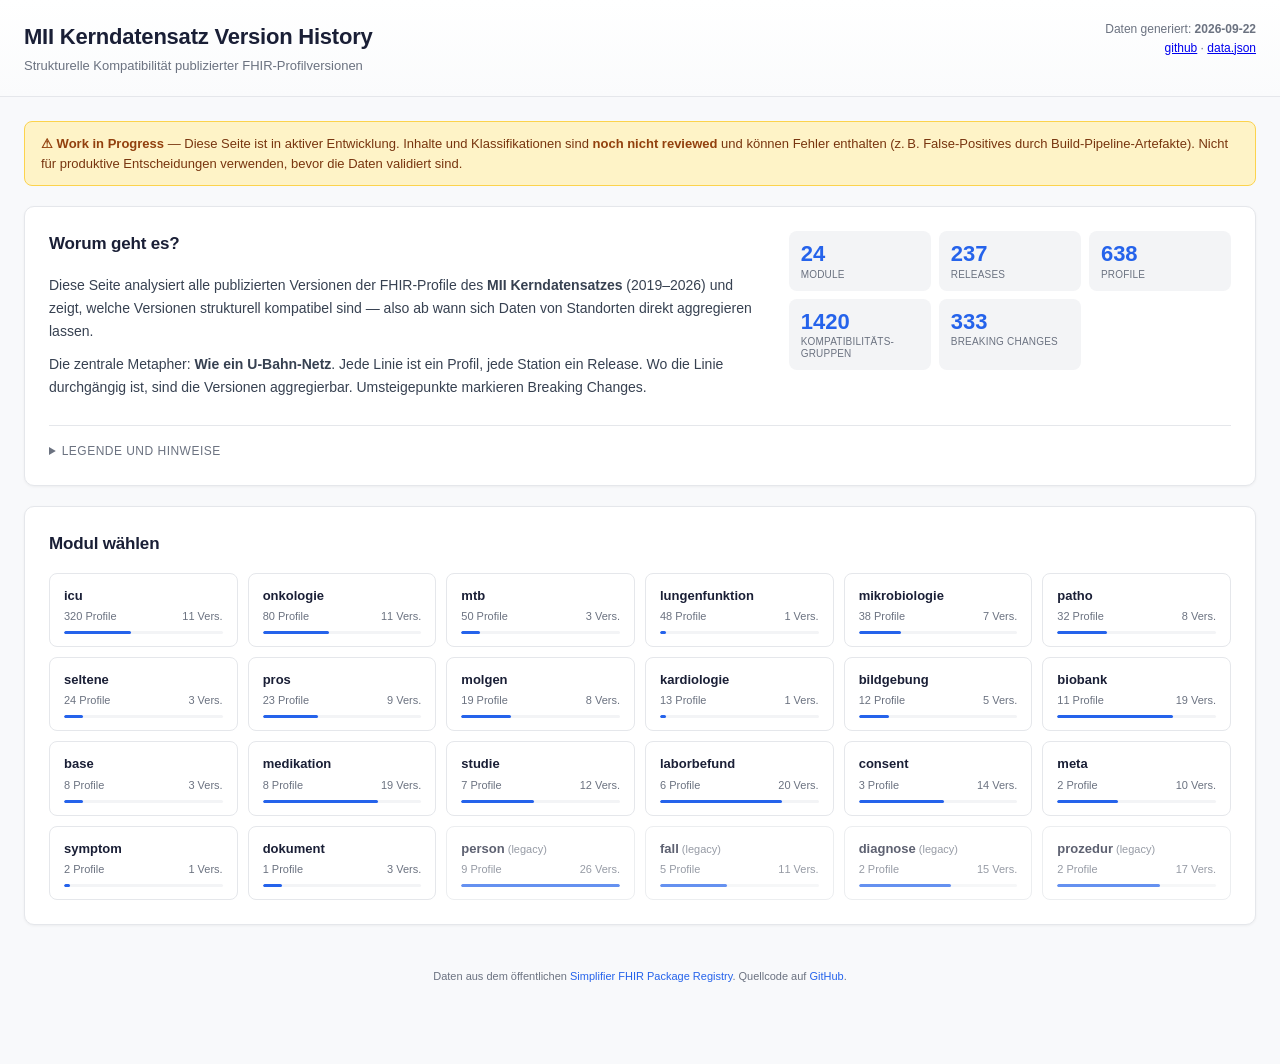
==== docs/index.html @ 4b4d55fe "Explorer: Rename-Lanes verschmelzen, governance-migration als Uebergangsart - build-explorer-data.py" ====
<!DOCTYPE html>
<html lang="de">
<head>
<meta charset="UTF-8">
<meta name="viewport" content="width=device-width, initial-scale=1">
<title>MII Kerndatensatz Version History</title>
<link rel="stylesheet" href="style.css">
</head>
<body>

<header>
  <div class="header-inner">
    <div>
      <h1>MII Kerndatensatz Version History</h1>
      <div class="subtitle">Strukturelle Kompatibilität publizierter FHIR-Profilversionen</div>
    </div>
    <div class="header-meta" id="header-meta"></div>
  </div>
</header>

<main>

<div class="wip-banner">
  <strong>⚠ Work in Progress</strong> &mdash;
  Diese Seite ist in aktiver Entwicklung. Inhalte und Klassifikationen sind
  <strong>noch nicht reviewed</strong> und können Fehler enthalten
  (z.&thinsp;B. False-Positives durch Build-Pipeline-Artefakte).
  Nicht für produktive Entscheidungen verwenden, bevor die Daten validiert sind.
</div>

<section id="intro">
  <div class="intro-grid">
    <div class="intro-text">
      <h2>Worum geht es?</h2>
      <p>Diese Seite analysiert alle publizierten Versionen der FHIR-Profile des
        <strong>MII Kerndatensatzes</strong> (2019&ndash;2026) und zeigt, welche Versionen
        strukturell kompatibel sind &mdash; also ab wann sich Daten von Standorten
        direkt aggregieren lassen.</p>
      <p>Die zentrale Metapher: <strong>Wie ein U-Bahn-Netz</strong>. Jede Linie ist
        ein Profil, jede Station ein Release. Wo die Linie durchgängig ist, sind die
        Versionen aggregierbar. Umsteigepunkte markieren Breaking Changes.</p>
    </div>
    <div class="kpi-strip">
      <div class="kpi"><span class="kpi-num" id="kpi-modules">&mdash;</span><span class="kpi-label">Module</span></div>
      <div class="kpi"><span class="kpi-num" id="kpi-releases">&mdash;</span><span class="kpi-label">Releases</span></div>
      <div class="kpi"><span class="kpi-num" id="kpi-profiles">&mdash;</span><span class="kpi-label">Profile</span></div>
      <div class="kpi"><span class="kpi-num" id="kpi-groups">&mdash;</span><span class="kpi-label">Kompatibilitäts&shy;gruppen</span></div>
      <div class="kpi"><span class="kpi-num" id="kpi-breaking">&mdash;</span><span class="kpi-label">Breaking Changes</span></div>
    </div>
  </div>

  <details class="help">
    <summary>Legende und Hinweise</summary>
    <div class="help-grid">
      <div>
        <h4>Farben der Stationsverbindungen</h4>
        <ul class="legend-list">
          <li><span class="swatch identical"></span><strong>identical</strong> &mdash; Differential exakt gleich</li>
          <li><span class="swatch canonical-only"></span><strong>canonical-only</strong> &mdash; nur Versions-/URL-Bump</li>
          <li><span class="swatch elements-added"></span><strong>elements-added</strong> &mdash; neue Elemente, additive</li>
          <li><span class="swatch elements-removed"></span><strong>elements-removed</strong> &mdash; entfernte Elemente</li>
          <li><span class="swatch modified"></span><strong>modified</strong> &mdash; Element-Eigenschaften geändert</li>
          <li><span class="swatch mixed"></span><strong>mixed</strong> &mdash; gemischt, meist Major-Bump</li>
          <li><span class="swatch renamed"></span><strong>renamed</strong> &mdash; Canonical-Umbenennung, inhaltsgleich (eine Lane)</li>
          <li><span class="swatch governance-migration"></span><strong>governance-migration</strong> &mdash; nach ISiK 6 übergegangen (nur URL-Zuordnung, keine Konformitätsaussage)</li>
        </ul>
      </div>
      <div>
        <h4>Symbole</h4>
        <ul class="legend-list">
          <li><span class="station-sample"></span>Station = publiziertes Release</li>
          <li><span class="interchange-sample">✕</span>Umsteigebahnhof = Breaking Change</li>
          <li>Größere Station = mehr Profile in dieser Version</li>
          <li>Linien-Farbverlauf = Kategorie der Transition</li>
        </ul>
      </div>
      <div>
        <h4>Navigation</h4>
        <ol class="help-steps">
          <li>Modul aus der Liste oben wählen</li>
          <li>Alle Profile erscheinen als parallele Linien</li>
          <li>Auf eine Station oder ein Segment klicken &rarr; Detail rechts</li>
          <li>URL mit <code>#modul/ProfilName</code> ist teilbar</li>
        </ol>
      </div>
    </div>
  </details>
</section>

<section id="module-picker">
  <h2>Modul wählen</h2>
  <div class="module-grid" id="module-grid"></div>
</section>

<section id="subway-section" class="hidden">
  <div class="subway-header">
    <h2 id="subway-title">&mdash;</h2>
    <div class="subway-meta" id="subway-meta"></div>
  </div>
  <div class="subway-layout">
    <div class="subway-container">
      <svg id="subway-map"></svg>
    </div>
    <aside class="detail-panel" id="detail-panel">
      <div class="empty-state">
        <strong>Klick auf eine Station oder ein Segment</strong>
        <p>um Details zu dieser Version oder zum Übergang zu sehen.</p>
      </div>
    </aside>
  </div>
</section>

<footer>
  <p>
    Daten aus dem öffentlichen
    <a href="https://packages.simplifier.net/" target="_blank" rel="noopener">Simplifier FHIR Package Registry</a>.
    Quellcode auf
    <a href="https://github.com/medizininformatik-initiative/mii-kerndatensatz-versionhistory" target="_blank" rel="noopener">GitHub</a>.
  </p>
</footer>

<script src="explorer.js"></script>
</body>
</html>
---- docs/style.css ----
:root {
  --bg: #f8f9fb;
  --fg: #1a1f36;
  --muted: #6b7280;
  --border: #e5e7eb;
  --accent: #2563eb;
  --accent-light: #dbeafe;
  --identical: #10b981;
  --canonical: #84cc16;
  --added: #3b82f6;
  --removed: #f59e0b;
  --modified: #a855f7;
  --mixed: #ec4899;
  --renamed: #f59e0b;
  --governance: #8b5cf6;
  --breaking: #ef4444;
  --legacy: #9ca3af;
  --card: white;
  --shadow: 0 1px 3px rgba(0,0,0,0.05);
}

* { box-sizing: border-box; }

body {
  font-family: -apple-system, BlinkMacSystemFont, "Segoe UI", Helvetica, Arial, sans-serif;
  background: var(--bg);
  color: var(--fg);
  margin: 0;
  padding: 0;
  font-size: 14px;
  line-height: 1.55;
}

header {
  background: linear-gradient(180deg, #fff 0%, #fafbfc 100%);
  border-bottom: 1px solid var(--border);
  padding: 20px 0;
}
.header-inner {
  max-width: 1500px;
  margin: 0 auto;
  padding: 0 24px;
  display: flex;
  justify-content: space-between;
  align-items: flex-start;
  gap: 20px;
  flex-wrap: wrap;
}
h1 {
  font-size: 22px;
  font-weight: 700;
  margin: 0;
  letter-spacing: -0.01em;
}
.subtitle {
  color: var(--muted);
  font-size: 13px;
  margin-top: 2px;
}
.header-meta {
  font-size: 12px;
  color: var(--muted);
  text-align: right;
}

main {
  max-width: 1500px;
  margin: 0 auto;
  padding: 24px;
}

.wip-banner {
  background: #fef3c7;
  border: 1px solid #fcd34d;
  color: #78350f;
  padding: 12px 16px;
  border-radius: 8px;
  font-size: 13px;
  line-height: 1.5;
  margin-bottom: 20px;
}
.wip-banner strong { color: #92400e; }

section {
  background: var(--card);
  border: 1px solid var(--border);
  border-radius: 10px;
  padding: 24px;
  margin-bottom: 20px;
  box-shadow: var(--shadow);
}
h2 {
  font-size: 17px;
  font-weight: 600;
  margin: 0 0 16px 0;
  letter-spacing: -0.01em;
}
h4 {
  font-size: 12px;
  font-weight: 600;
  text-transform: uppercase;
  letter-spacing: 0.03em;
  color: var(--muted);
  margin: 0 0 8px 0;
}

/* ── Intro ────────────────────────────────────────────────────── */
.intro-grid {
  display: grid;
  grid-template-columns: 1.6fr 1fr;
  gap: 32px;
  align-items: start;
  margin-bottom: 16px;
}
.intro-text h2 { margin-top: 0; }
.intro-text p {
  margin: 0 0 10px 0;
  line-height: 1.65;
  color: #374151;
  font-size: 14px;
}
.kpi-strip {
  display: grid;
  grid-template-columns: repeat(3, 1fr);
  gap: 8px;
}
.kpi {
  background: #f3f4f6;
  border-radius: 8px;
  padding: 10px 12px;
  display: flex;
  flex-direction: column;
  gap: 2px;
}
.kpi-num {
  font-size: 22px;
  font-weight: 700;
  color: var(--accent);
  font-variant-numeric: tabular-nums;
  line-height: 1.15;
}
.kpi-label {
  font-size: 10px;
  color: var(--muted);
  text-transform: uppercase;
  letter-spacing: 0.02em;
  line-height: 1.2;
}

.help {
  border-top: 1px solid var(--border);
  padding-top: 16px;
  margin-top: 16px;
}
.help summary {
  cursor: pointer;
  font-size: 12px;
  color: var(--muted);
  text-transform: uppercase;
  letter-spacing: 0.04em;
  user-select: none;
}
.help summary:hover { color: var(--accent); }
.help-grid {
  display: grid;
  grid-template-columns: 1fr 1fr 1fr;
  gap: 24px;
  margin-top: 14px;
}
.legend-list, .help-steps {
  margin: 0;
  padding: 0;
  list-style: none;
  font-size: 12px;
  line-height: 1.8;
}
.help-steps {
  padding-left: 18px;
  list-style: decimal;
}
.legend-list li { display: flex; align-items: center; gap: 8px; }
.swatch {
  display: inline-block;
  width: 14px;
  height: 14px;
  border-radius: 3px;
  flex-shrink: 0;
}
.swatch.identical { background: var(--identical); }
.swatch.canonical-only { background: var(--canonical); }
.swatch.elements-added { background: var(--added); }
.swatch.elements-removed { background: var(--removed); }
.swatch.modified { background: var(--modified); }
.swatch.mixed { background: var(--mixed); }
.swatch.renamed { background: var(--renamed); }
.swatch.governance-migration { background: var(--governance); }
.station-sample {
  display: inline-block;
  width: 12px;
  height: 12px;
  border-radius: 50%;
  background: white;
  border: 2.5px solid var(--identical);
  flex-shrink: 0;
}
.interchange-sample {
  display: inline-block;
  width: 14px;
  height: 14px;
  background: var(--breaking);
  color: white;
  border-radius: 50%;
  text-align: center;
  font-size: 10px;
  font-weight: bold;
  line-height: 14px;
  flex-shrink: 0;
}

/* ── Module picker ───────────────────────────────────────────── */
.module-grid {
  display: grid;
  grid-template-columns: repeat(auto-fill, minmax(180px, 1fr));
  gap: 10px;
}
.module-card {
  background: white;
  border: 1px solid var(--border);
  border-radius: 8px;
  padding: 12px 14px;
  cursor: pointer;
  transition: all 0.15s;
  text-align: left;
}
.module-card:hover {
  border-color: var(--accent);
  transform: translateY(-1px);
  box-shadow: 0 2px 8px rgba(37,99,235,0.12);
}
.module-card.selected {
  border-color: var(--accent);
  background: var(--accent-light);
}
.module-card.legacy {
  opacity: 0.7;
}
.module-card-name {
  font-weight: 600;
  font-size: 13px;
  margin-bottom: 2px;
}
.module-card-name.legacy::after {
  content: " (legacy)";
  color: var(--muted);
  font-weight: normal;
  font-size: 11px;
}
.module-card-meta {
  font-size: 11px;
  color: var(--muted);
  display: flex;
  justify-content: space-between;
}
.module-card-bar {
  margin-top: 6px;
  height: 3px;
  background: #f3f4f6;
  border-radius: 2px;
  overflow: hidden;
}
.module-card-bar-fill {
  height: 100%;
  background: var(--accent);
  border-radius: 2px;
}

/* ── Subway section ──────────────────────────────────────────── */
.hidden { display: none; }

.subway-header {
  display: flex;
  justify-content: space-between;
  align-items: baseline;
  margin-bottom: 16px;
}
.subway-meta {
  font-size: 12px;
  color: var(--muted);
}
.subway-layout {
  display: grid;
  grid-template-columns: 1fr 340px;
  gap: 20px;
  align-items: start;
}
.subway-container {
  background: #fafbfc;
  border: 1px solid var(--border);
  border-radius: 8px;
  padding: 16px;
  overflow-x: auto;
}
#subway-map {
  display: block;
  width: 100%;
  height: auto;
}

/* Subway SVG styling */
.subway-line {
  fill: none;
  stroke-width: 6;
  stroke-linecap: round;
  stroke-linejoin: round;
}
.subway-line.identical { stroke: var(--identical); }
.subway-line.canonical-only { stroke: var(--canonical); }
.subway-line.elements-added { stroke: var(--added); }
.subway-line.elements-removed { stroke: var(--removed); }
.subway-line.modified { stroke: var(--modified); }
.subway-line.mixed { stroke: var(--mixed); }
.subway-line.renamed { stroke: var(--renamed); stroke-dasharray: 7 4; }
.subway-line.governance-migration { stroke: var(--governance); stroke-dasharray: 3 4; stroke-width: 3; }
.governance-label { font-size: 10px; fill: var(--governance); font-weight: 600; }
.pill.renamed { background: var(--renamed); color: #fff; }
.pill.governance-migration { background: var(--governance); color: #fff; }
.subway-line.sole-version { stroke: var(--identical); }
.subway-line:hover { stroke-width: 8; cursor: pointer; }

.subway-station {
  fill: white;
  stroke: #1a1f36;
  stroke-width: 2;
  cursor: pointer;
}
.subway-station:hover {
  stroke: var(--accent);
  stroke-width: 3;
}
.subway-station.selected {
  stroke: var(--accent);
  stroke-width: 3.5;
  fill: var(--accent-light);
}
.subway-interchange {
  fill: var(--breaking);
  stroke: white;
  stroke-width: 1.5;
  cursor: pointer;
}
.subway-interchange.severity-expected { fill: #9ca3af; }
.subway-interchange.severity-neutral { fill: #60a5fa; }
.subway-interchange.severity-transition { fill: #f59e0b; }
.subway-interchange.severity-concerning { fill: #fb923c; }
.subway-interchange.severity-problematic { fill: var(--breaking); }

.profile-label {
  font-size: 11px;
  fill: var(--fg);
  font-weight: 500;
}
.profile-label.inactive { fill: var(--muted); }
.station-label {
  font-size: 9px;
  fill: var(--muted);
}

/* ── Detail panel ────────────────────────────────────────────── */
.detail-panel {
  background: white;
  border: 1px solid var(--border);
  border-radius: 8px;
  padding: 18px;
  position: sticky;
  top: 16px;
  max-height: calc(100vh - 40px);
  overflow-y: auto;
}
.empty-state {
  color: var(--muted);
  font-size: 13px;
  text-align: center;
  padding: 20px 0;
}
.empty-state strong { display: block; margin-bottom: 6px; color: var(--fg); }
.empty-state p { margin: 0; font-size: 12px; }
.detail-title {
  font-size: 14px;
  font-weight: 600;
  margin: 0 0 4px 0;
  word-break: break-word;
}
.detail-subtitle {
  font-size: 11px;
  color: var(--muted);
  margin-bottom: 14px;
  word-break: break-all;
}
.detail-row {
  display: flex;
  justify-content: space-between;
  padding: 5px 0;
  border-bottom: 1px solid var(--border);
  font-size: 12px;
}
.detail-row:last-child { border-bottom: none; }
.detail-row .label { color: var(--muted); }
.detail-row .value { font-weight: 500; font-variant-numeric: tabular-nums; }

.pill {
  display: inline-block;
  padding: 2px 8px;
  border-radius: 10px;
  font-size: 10px;
  font-weight: 600;
  color: white;
  text-transform: uppercase;
  letter-spacing: 0.02em;
}
.pill.identical { background: var(--identical); }
.pill.canonical-only { background: var(--canonical); }
.pill.elements-added { background: var(--added); }
.pill.elements-removed { background: var(--removed); }
.pill.modified { background: var(--modified); }
.pill.mixed { background: var(--mixed); }
.pill.sole-version { background: var(--identical); }
.pill.breaking { background: var(--breaking); }

.severity-badge {
  display: inline-block;
  padding: 2px 6px;
  border-radius: 3px;
  font-size: 10px;
  font-weight: 600;
}
.severity-expected { background: #e5e7eb; color: #374151; }
.severity-neutral { background: #dbeafe; color: #1e40af; }
.severity-transition { background: #fef3c7; color: #92400e; }
.severity-concerning { background: #fed7aa; color: #9a3412; }
.severity-problematic { background: #fecaca; color: #991b1b; }

.element-list {
  list-style: none;
  padding: 0;
  margin: 6px 0 0 0;
  font-size: 11px;
  font-family: ui-monospace, SFMono-Regular, monospace;
  max-height: 120px;
  overflow-y: auto;
  background: #f9fafb;
  border-radius: 4px;
  padding: 6px 10px;
}
.element-list li { padding: 2px 0; }
.element-list li.added::before { content: "+ "; color: var(--added); font-weight: bold; }
.element-list li.removed::before { content: "− "; color: var(--removed); font-weight: bold; }

.detail-section-title {
  font-size: 11px;
  text-transform: uppercase;
  color: var(--muted);
  letter-spacing: 0.04em;
  margin: 14px 0 6px 0;
  font-weight: 600;
}

.version-list {
  display: flex;
  flex-wrap: wrap;
  gap: 4px;
  font-size: 11px;
  font-family: ui-monospace, SFMono-Regular, monospace;
}
.version-tag {
  background: #f3f4f6;
  padding: 2px 6px;
  border-radius: 3px;
}

/* ── Footer ──────────────────────────────────────────────────── */
footer {
  max-width: 1500px;
  margin: 20px auto;
  padding: 12px 24px 24px;
  color: var(--muted);
  font-size: 11px;
  text-align: center;
}
footer a { color: var(--accent); text-decoration: none; }
footer a:hover { text-decoration: underline; }

/* ── Responsive ──────────────────────────────────────────────── */
@media (max-width: 1100px) {
  .intro-grid { grid-template-columns: 1fr; }
  .kpi-strip { grid-template-columns: repeat(5, 1fr); }
  .help-grid { grid-template-columns: 1fr; }
  .subway-layout { grid-template-columns: 1fr; }
  .detail-panel { position: static; max-height: none; }
}
@media (max-width: 640px) {
  .kpi-strip { grid-template-columns: repeat(2, 1fr); }
  h1 { font-size: 18px; }
}
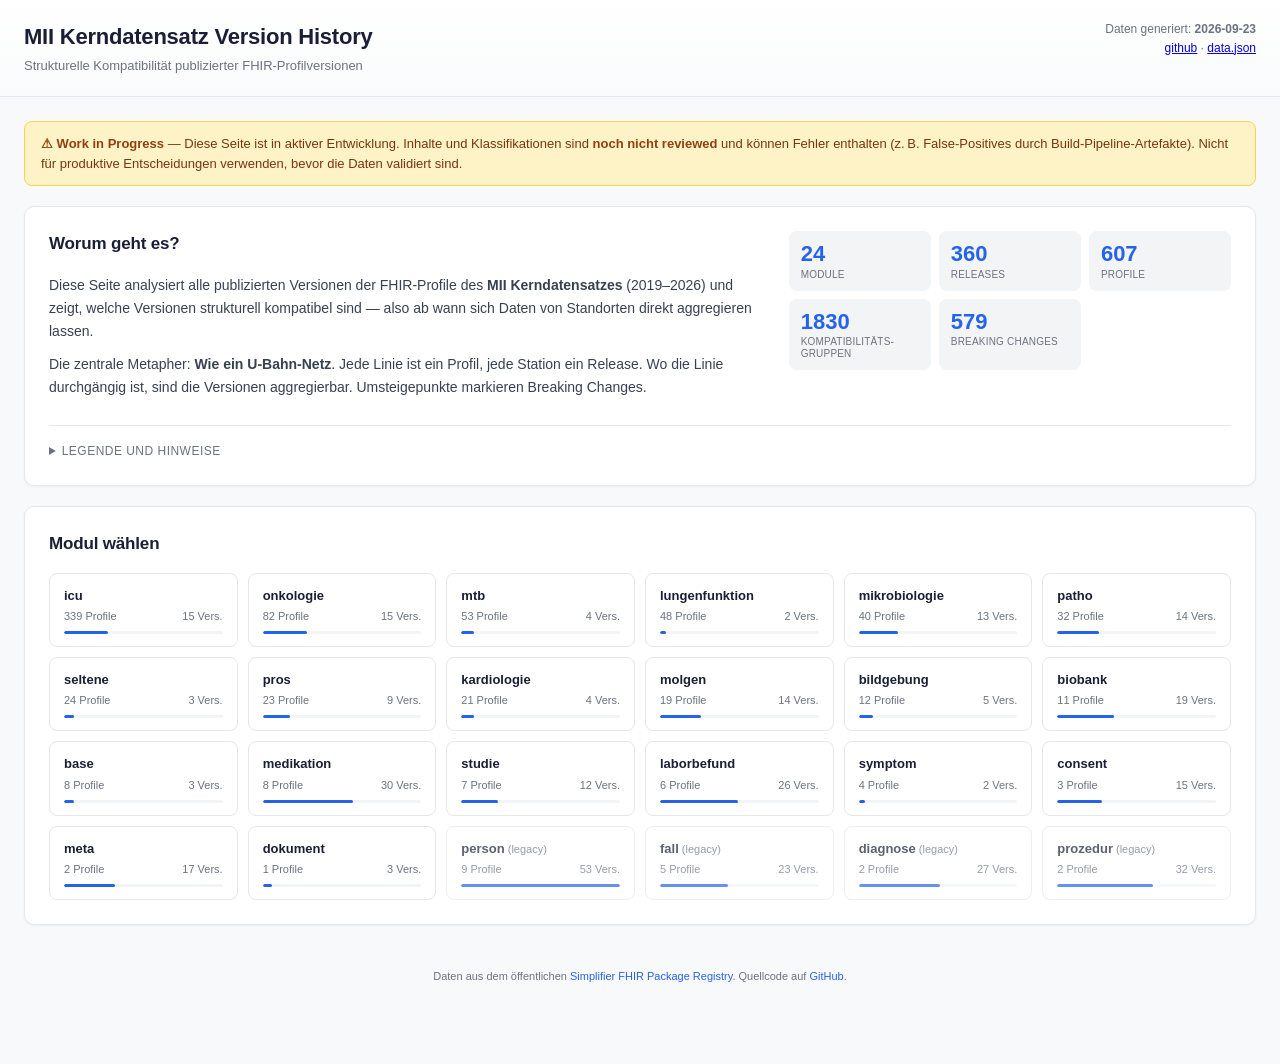
==== commit 8d3a6df7: "BUGFIX Feld-Diffs: Feldnamen des Element-Index waren snake_case build-field-diffs.py suchte camelCas" ====
--- a/docs/index.html
+++ b/docs/index.html
@@ -4,7 +4,7 @@
 <meta charset="UTF-8">
 <meta name="viewport" content="width=device-width, initial-scale=1">
 <title>MII Kerndatensatz Version History</title>
-<link rel="stylesheet" href="style.css">
+<link rel="stylesheet" href="style.css?v=28e02f3d">
 </head>
 <body>
 
@@ -119,6 +119,6 @@
   </p>
 </footer>
 
-<script src="explorer.js"></script>
+<script src="explorer.js?v=28e02f3d"></script>
 </body>
 </html>
--- a/docs/style.css
+++ b/docs/style.css
@@ -321,7 +321,9 @@
 .subway-line.mixed { stroke: var(--mixed); }
 .subway-line.renamed { stroke: var(--renamed); stroke-dasharray: 7 4; }
 .subway-line.governance-migration { stroke: var(--governance); stroke-dasharray: 3 4; stroke-width: 3; }
-.governance-label { font-size: 10px; fill: var(--governance); font-weight: 600; }
+.governance-arrow { fill: var(--governance); }
+.governance-badge { fill: var(--governance); }
+.governance-label { font-size: 10px; fill: #fff; font-weight: 600; }
 .pill.renamed { background: var(--renamed); color: #fff; }
 .pill.governance-migration { background: var(--governance); color: #fff; }
 .subway-line.sole-version { stroke: var(--identical); }
@@ -501,3 +503,44 @@
   .kpi-strip { grid-template-columns: repeat(2, 1fr); }
   h1 { font-size: 18px; }
 }
+
+
+/* ── Feld-genaue Diffs im Detailpanel ───────────────────────────── */
+.detail-section-title {
+  margin: 16px 0 8px; font-size: 12px; font-weight: 700;
+  text-transform: uppercase; letter-spacing: .04em; color: var(--muted);
+}
+.field-diff-loading { font-size: 12px; color: var(--muted); }
+.field-diff-empty { font-size: 12px; color: var(--muted); line-height: 1.5; }
+.fd-element { margin-bottom: 10px; }
+.fd-id {
+  display: block; font-size: 11px; color: var(--fg);
+  word-break: break-all; margin-bottom: 3px;
+}
+.fd-table { width: 100%; border-collapse: collapse; font-size: 11px; }
+.fd-table td { padding: 2px 4px; vertical-align: top; }
+.fd-table tr.tighter { background: rgba(239, 68, 68, .07); }
+.fd-field { white-space: nowrap; color: var(--muted); }
+.fd-kind {
+  display: inline-block; margin-left: 4px; padding: 0 5px; border-radius: 8px;
+  background: rgba(127,127,127,.15); font-size: 9px; text-transform: uppercase;
+}
+.fd-flag {
+  display: inline-block; margin-left: 4px; padding: 0 5px; border-radius: 8px;
+  background: #ef4444; color: #fff; font-size: 9px; font-weight: 700;
+}
+.fd-old { color: var(--muted); text-decoration: line-through; word-break: break-word; }
+.fd-arrow { color: var(--muted); }
+.fd-new { color: var(--fg); font-weight: 600; word-break: break-word; }
+
+.detail-row .hint {
+  margin-top: 4px; font-size: 10.5px; line-height: 1.45;
+  color: var(--muted); font-weight: 400; max-width: 320px;
+}
+.detail-row .hint code { font-size: 10px; }
+
+.successor-hint {
+  margin: 8px 0 0; padding: 7px 9px; border-radius: 6px;
+  background: rgba(139, 92, 246, .10); border-left: 3px solid var(--governance);
+  font-size: 11px; line-height: 1.5;
+}
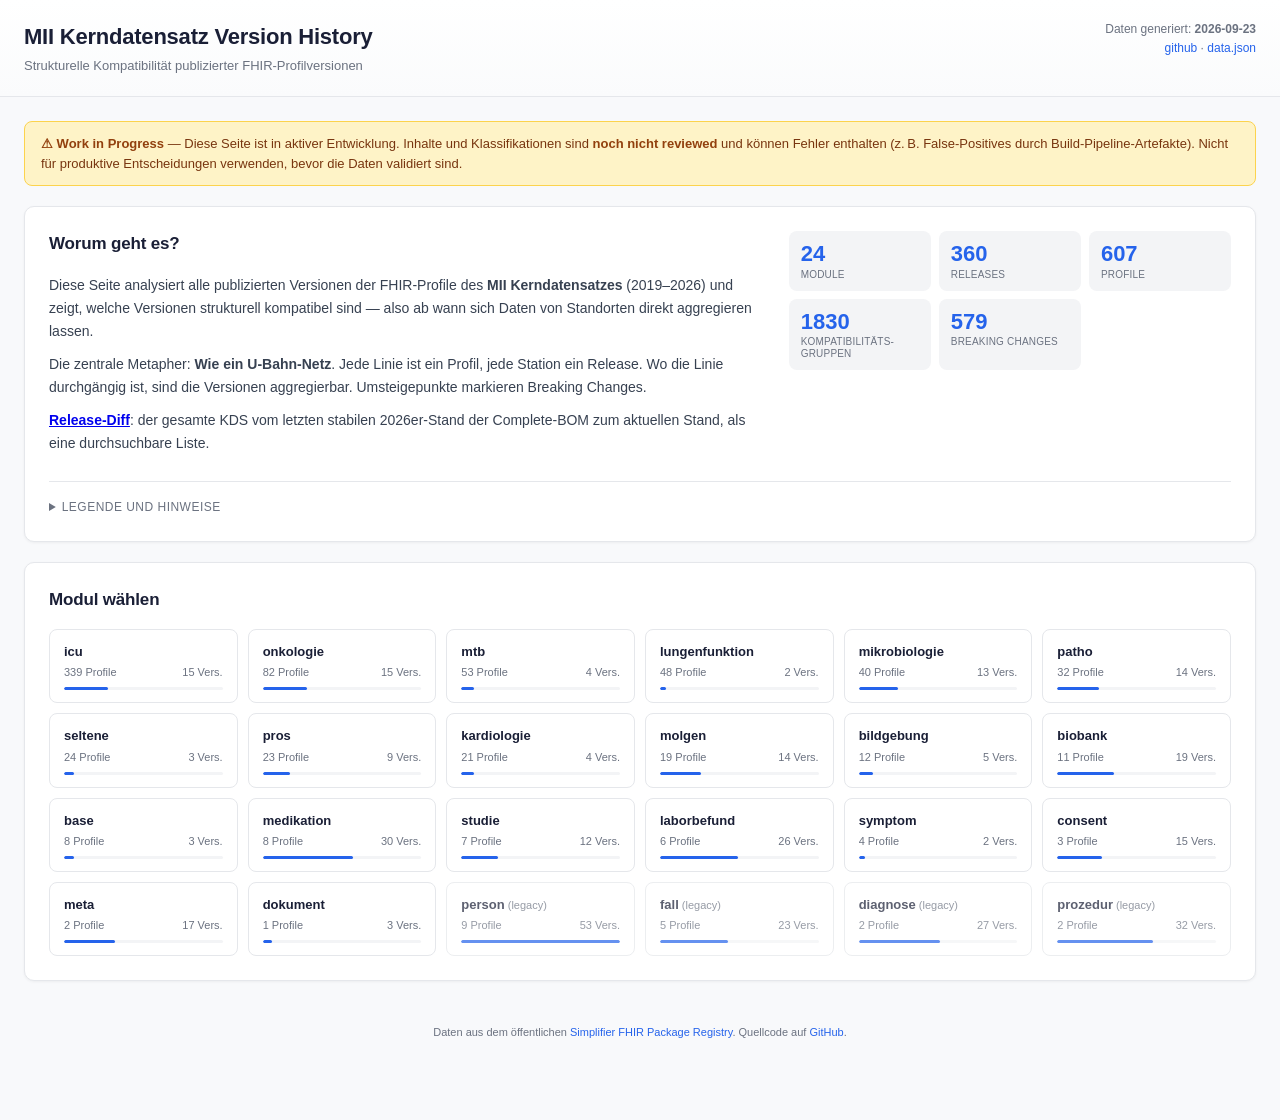
==== commit c1b1d3e5: "Release-Diff: gesamter KDS von der stabilen 2026er-BOM zum aktuellen Stand Neue Seite docs/diff.html" ====
--- a/docs/index.html
+++ b/docs/index.html
@@ -4,7 +4,7 @@
 <meta charset="UTF-8">
 <meta name="viewport" content="width=device-width, initial-scale=1">
 <title>MII Kerndatensatz Version History</title>
-<link rel="stylesheet" href="style.css?v=28e02f3d">
+<link rel="stylesheet" href="style.css?v=aebf2baa">
 </head>
 <body>
 
@@ -39,6 +39,9 @@
       <p>Die zentrale Metapher: <strong>Wie ein U-Bahn-Netz</strong>. Jede Linie ist
         ein Profil, jede Station ein Release. Wo die Linie durchgängig ist, sind die
         Versionen aggregierbar. Umsteigepunkte markieren Breaking Changes.</p>
+      <p><a href="diff.html"><strong>Release-Diff</strong></a>: der gesamte KDS vom
+        letzten stabilen 2026er-Stand der Complete-BOM zum aktuellen Stand, als
+        eine durchsuchbare Liste.</p>
     </div>
     <div class="kpi-strip">
       <div class="kpi"><span class="kpi-num" id="kpi-modules">&mdash;</span><span class="kpi-label">Module</span></div>
@@ -119,6 +122,7 @@
   </p>
 </footer>
 
-<script src="explorer.js?v=28e02f3d"></script>
+<script src="field-diff-render.js?v=aebf2baa"></script>
+<script src="explorer.js?v=aebf2baa"></script>
 </body>
 </html>
--- a/docs/style.css
+++ b/docs/style.css
@@ -515,12 +515,13 @@
 .fd-element { margin-bottom: 10px; }
 .fd-id {
   display: block; font-size: 11px; color: var(--fg);
-  word-break: break-all; margin-bottom: 3px;
-}
-.fd-table { width: 100%; border-collapse: collapse; font-size: 11px; }
-.fd-table td { padding: 2px 4px; vertical-align: top; }
-.fd-table tr.tighter { background: rgba(239, 68, 68, .07); }
-.fd-field { white-space: nowrap; color: var(--muted); }
+  overflow-wrap: anywhere; margin-bottom: 4px; font-weight: 600;
+}
+.fd-row { padding: 4px 6px; border-radius: 5px; margin-bottom: 3px; font-size: 11px; }
+.fd-row.tighter { background: rgba(239, 68, 68, .07); }
+.fd-head { color: var(--muted); font-weight: 600; margin-bottom: 1px; }
+.fd-vals { display: flex; flex-wrap: wrap; align-items: baseline; gap: 4px; }
+.fd-vals > span { overflow-wrap: anywhere; min-width: 0; }
 .fd-kind {
   display: inline-block; margin-left: 4px; padding: 0 5px; border-radius: 8px;
   background: rgba(127,127,127,.15); font-size: 9px; text-transform: uppercase;
@@ -529,9 +530,9 @@
   display: inline-block; margin-left: 4px; padding: 0 5px; border-radius: 8px;
   background: #ef4444; color: #fff; font-size: 9px; font-weight: 700;
 }
-.fd-old { color: var(--muted); text-decoration: line-through; word-break: break-word; }
+.fd-old { color: var(--muted); text-decoration: line-through; }
 .fd-arrow { color: var(--muted); }
-.fd-new { color: var(--fg); font-weight: 600; word-break: break-word; }
+.fd-new { color: var(--fg); font-weight: 600; }
 
 .detail-row .hint {
   margin-top: 4px; font-size: 10.5px; line-height: 1.45;
@@ -544,3 +545,101 @@
   background: rgba(139, 92, 246, .10); border-left: 3px solid var(--governance);
   font-size: 11px; line-height: 1.5;
 }
+
+.el-list { margin: 6px 0 10px; font-size: 11px; }
+.el-list > summary {
+  cursor: pointer; padding: 4px 7px; border-radius: 5px; font-weight: 600;
+}
+.el-list.removed > summary { background: rgba(239, 68, 68, .12); color: #b91c1c; }
+.el-list.added > summary { background: rgba(16, 185, 129, .12); color: #047857; }
+.el-list ul { margin: 5px 0 0; padding-left: 16px; }
+.el-list li { margin: 3px 0; overflow-wrap: anywhere; line-height: 1.45; }
+.el-list code { font-size: 10.5px; }
+
+.el-list.moved > summary { background: rgba(245, 158, 11, .14); color: #92400e; }
+.el-list.moved li { margin: 5px 0; }
+.mv-from { color: #b45309; }
+.mv-to { color: #047857; font-weight: 600; }
+.mv-arrow { margin: 0 4px; color: var(--muted); }
+
+.fd-kind.empty-el { background: rgba(127,127,127,.12); font-style: italic; cursor: help; }
+
+/* Breitere, unsichtbare Klickflaeche ueber den duennen Streckenlinien */
+.subway-hit {
+  stroke: transparent; stroke-width: 16; cursor: pointer;
+  pointer-events: stroke;
+}
+.subway-hit:hover + .subway-line, .subway-line:hover { stroke-width: 5; }
+
+/* ── Release-Diff (diff.html) ───────────────────────────────────── */
+.muted { color: var(--muted); font-weight: 400; }
+.diff-table-wrap { overflow-x: auto; }
+.diff-modules { width: 100%; border-collapse: collapse; font-size: 12px; }
+.diff-modules th {
+  text-align: left; font-size: 10px; text-transform: uppercase;
+  letter-spacing: .03em; color: var(--muted); padding: 6px 10px;
+  border-bottom: 1px solid var(--border); white-space: nowrap;
+}
+.diff-modules td { padding: 6px 10px; border-bottom: 1px solid var(--border); vertical-align: top; }
+.diff-modules tbody tr { cursor: pointer; }
+.diff-modules tbody tr:hover { background: #f3f4f6; }
+.diff-modules tbody tr.selected { background: var(--accent-light); }
+.diff-modules .num { text-align: right; font-variant-numeric: tabular-nums; font-weight: 600; }
+.diff-modules .num.zero { color: #d1d5db; font-weight: 400; }
+.diff-modules .num.removed, .diff-modules .num.tighter { color: #b91c1c; }
+.diff-modules .num.renamed { color: #b45309; }
+.diff-modules .num.changed { color: #7e22ce; }
+.diff-modules .num.new { color: #047857; }
+.diff-modules .num.unchanged { color: var(--muted); }
+.diff-modules code { font-size: 11px; }
+.diff-note { font-size: 10.5px; color: var(--muted); margin-top: 2px; }
+
+.diff-filters {
+  display: flex; flex-wrap: wrap; align-items: center; gap: 10px;
+  margin-bottom: 16px; font-size: 12px;
+}
+.diff-filters input[type="search"], .diff-filters select {
+  font: inherit; padding: 6px 10px; border: 1px solid var(--border);
+  border-radius: 6px; background: white; color: var(--fg);
+}
+.diff-filters input[type="search"] { flex: 1 1 220px; min-width: 0; }
+.chips { display: flex; flex-wrap: wrap; gap: 6px; }
+.chip {
+  font: inherit; font-size: 11px; padding: 4px 10px; border-radius: 12px;
+  border: 1px solid var(--border); background: white; color: var(--muted);
+  cursor: pointer;
+}
+.chip.on { background: var(--accent-light); border-color: var(--accent); color: var(--fg); }
+.diff-check { display: flex; align-items: center; gap: 5px; cursor: pointer; }
+.diff-count { margin-left: auto; color: var(--muted); }
+
+.diff-module { margin-bottom: 22px; }
+.diff-module h3 {
+  font-size: 14px; margin: 0 0 6px; padding-bottom: 6px;
+  border-bottom: 1px solid var(--border);
+}
+.diff-module h3 .muted { font-size: 11px; margin-left: 6px; }
+.diff-profile { border-bottom: 1px solid var(--border); }
+.diff-profile > summary {
+  display: flex; flex-wrap: wrap; align-items: baseline; gap: 4px 10px;
+  padding: 7px 4px; cursor: pointer; font-size: 12px;
+}
+.diff-profile > summary:hover { background: #f9fafb; }
+.diff-profile[open] > summary { background: #f3f4f6; }
+.diff-name { font-weight: 600; overflow-wrap: anywhere; min-width: 0; }
+.diff-counts { margin-left: auto; font-variant-numeric: tabular-nums; white-space: nowrap; }
+.diff-body { padding: 10px 4px 14px 22px; max-width: 900px; }
+.diff-link { margin-top: 10px; font-size: 11px; }
+.diff-link a, .header-meta a { color: var(--accent); text-decoration: none; }
+.diff-link a:hover, .header-meta a:hover { text-decoration: underline; }
+.cnt { font-weight: 600; margin-left: 4px; }
+.cnt.added { color: #047857; }
+.cnt.removed { color: #b91c1c; }
+.cnt.changed { color: #7e22ce; }
+.cnt.moved { color: #b45309; }
+.pill.status-removed { background: var(--breaking); }
+.pill.status-renamed { background: var(--renamed); }
+.pill.status-changed { background: var(--modified); }
+.pill.status-new { background: var(--identical); }
+.pill.status-unchanged { background: var(--legacy); }
+#diff-kpis { grid-template-columns: repeat(3, 1fr); }
